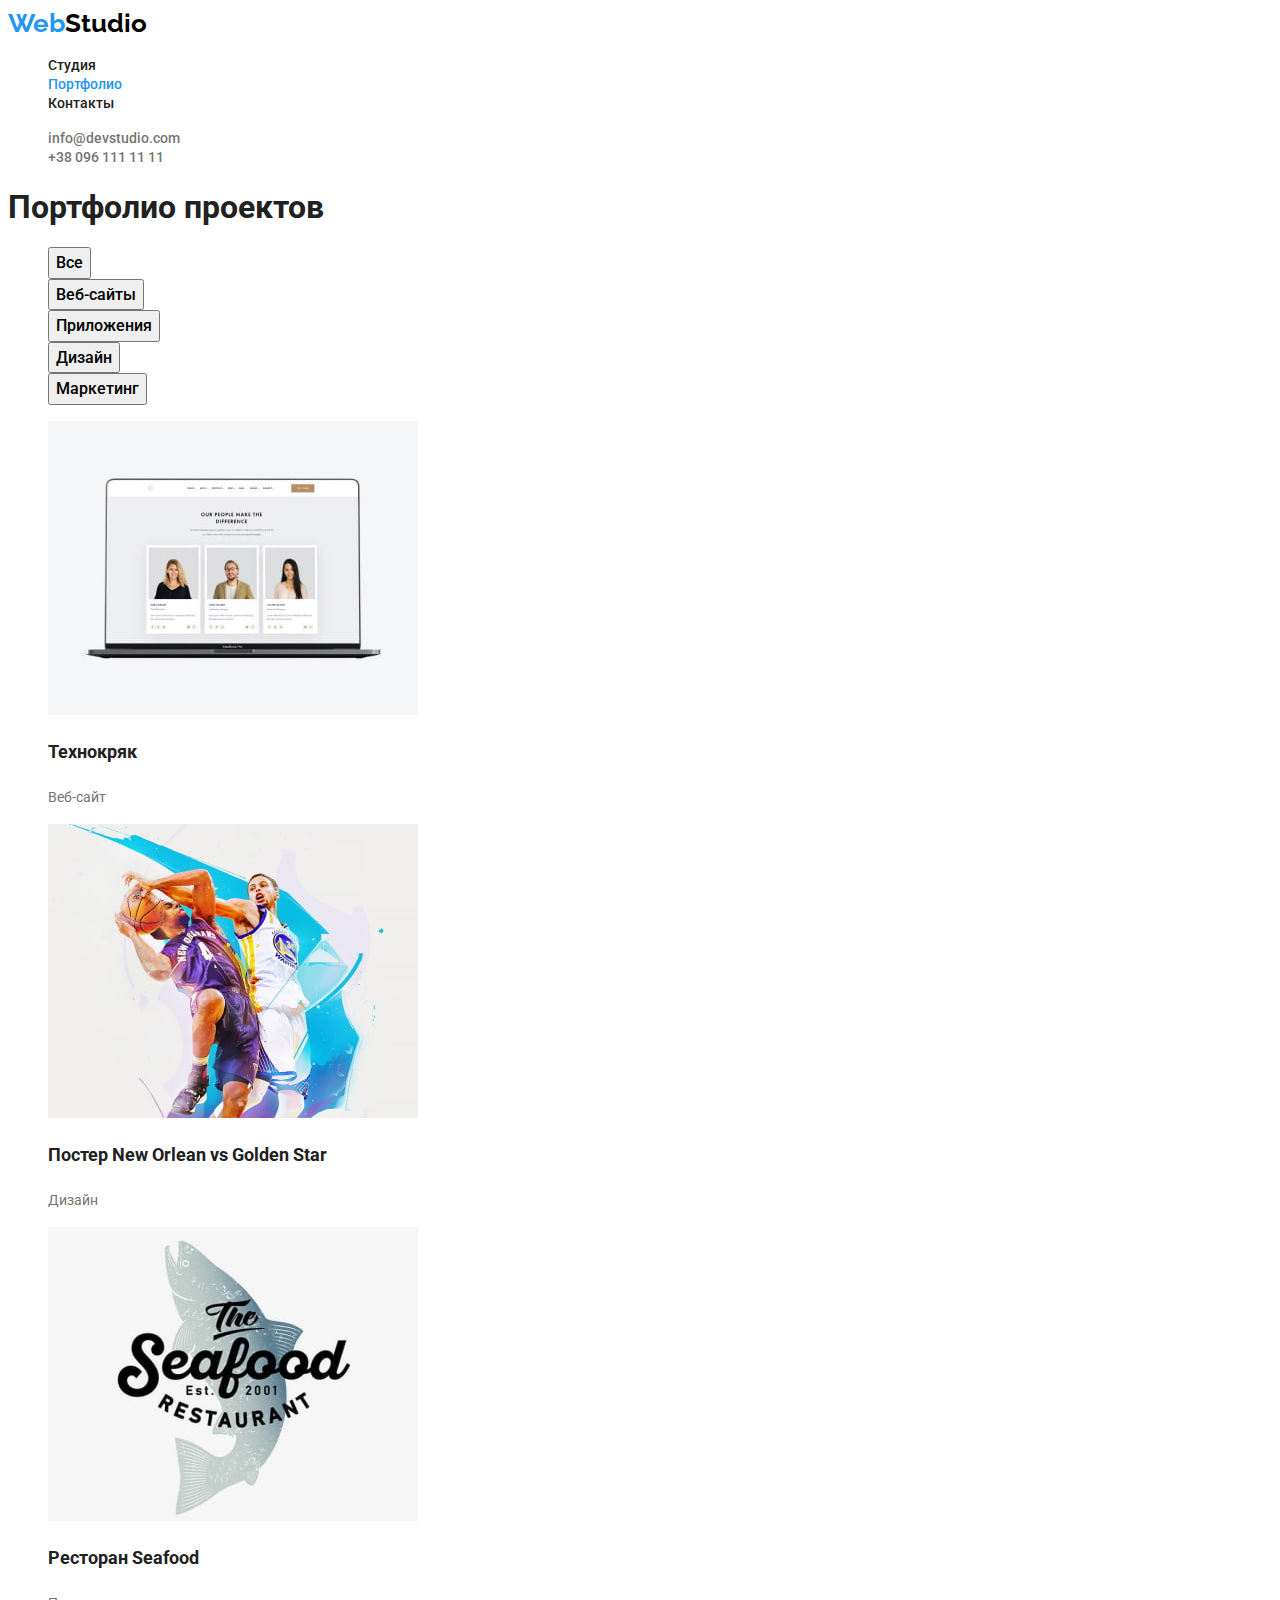
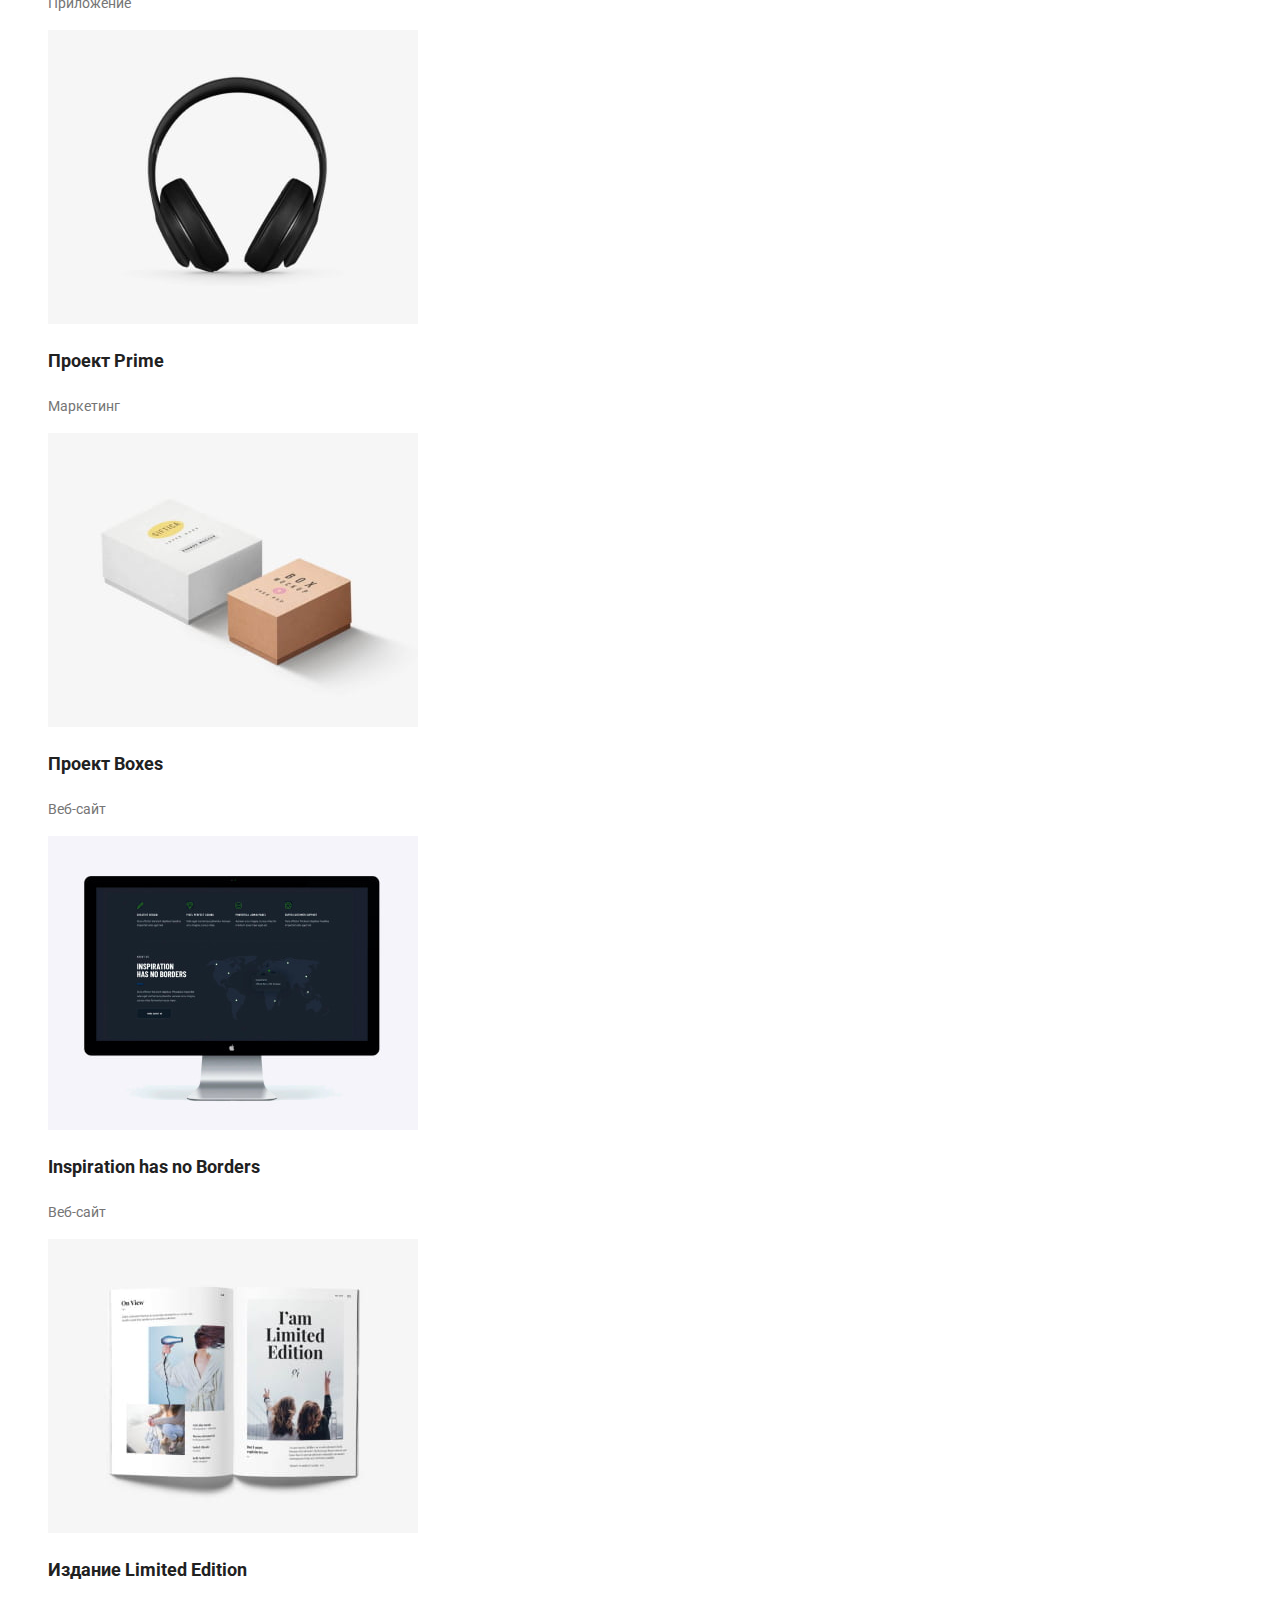
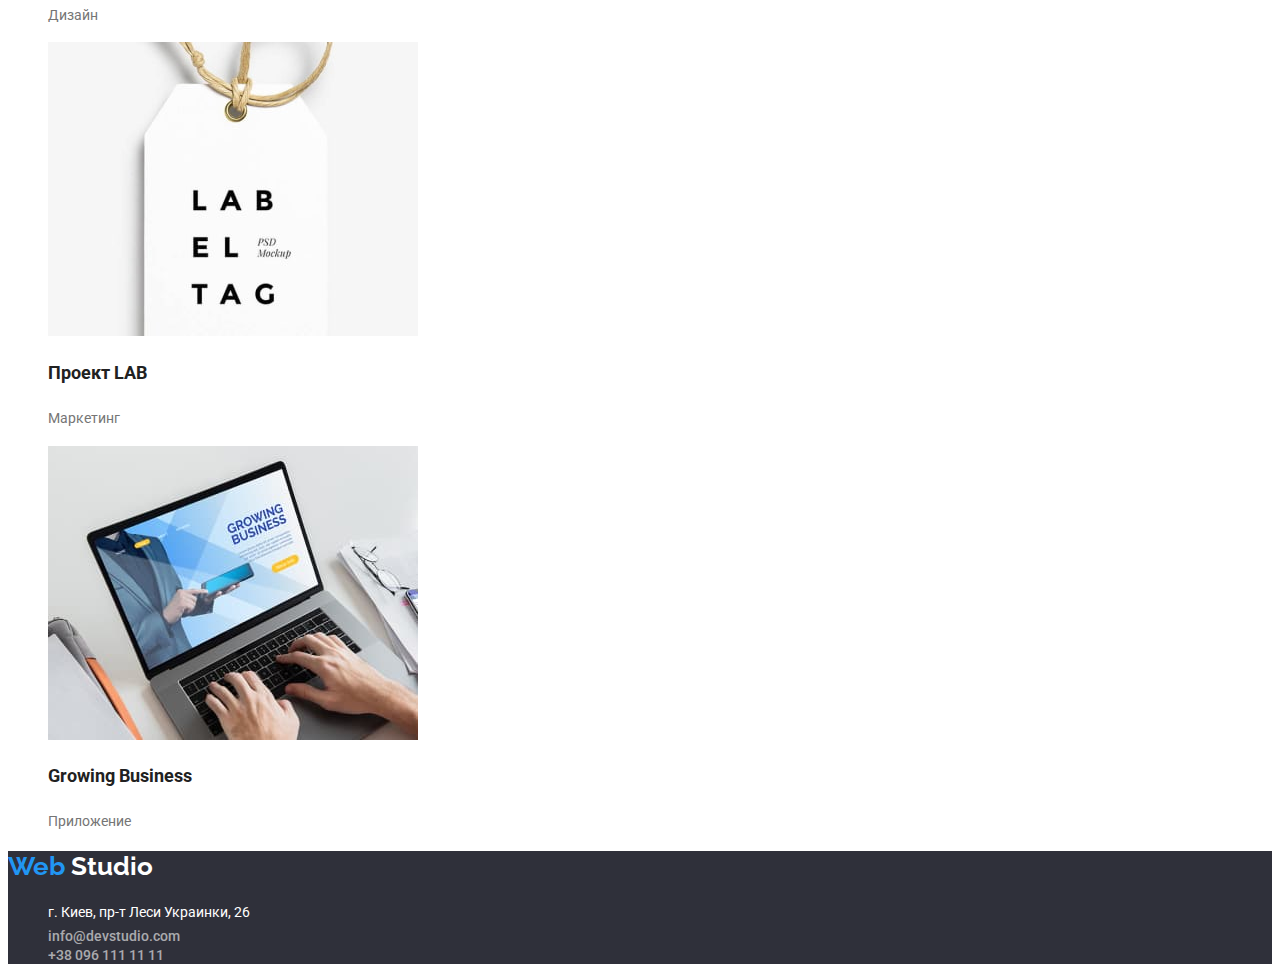
==== portfolio.html @ f0606347 "Добавляет предыдущие изменения" ====
<!DOCTYPE html>
<html lang="en">
<head>
    <meta charset="UTF-8">
    <meta http-equiv="X-UA-Compatible" content="IE=edge">
    <meta name="viewport" content="width=device-width, initial-scale=1.0">
    <title>Портфолио</title>

    <link rel="preconnect" href="https://fonts.googleapis.com"> 
    <link rel="preconnect" href="https://fonts.gstatic.com" crossorigin> 
    <link href="https://fonts.googleapis.com/css2?family=Raleway:wght@700&family=Roboto:wght@400;500;700;900&display=swap" rel="stylesheet">

    <link rel="stylesheet" href="./css/styles.css">
</head>
<body class="body">
    <!-- Header -->
    <header>
        <nav class="site-nav">
            <a href="./index.html" class="logo"><span class="web">Web</span>Studio</a>
            <ul class="list">
                <li><a href="./index.html" class="link">Студия</a></li>
                <li><a href="/" class="link current">Портфолио</a></li>
                <li><a href="/" class="link">Контакты</a></li>
            </ul>
        </nav>
        <ul class="list">
            <li>
            <a href="mailto:info@devstudio.com" class="contacts">info@devstudio.com</a>
            </li>
            <li> 
             <a href="tel:+380961111111" class="contacts">+38 096 111 11 11</a>
            </li>
        </ul>
    </header>

    <!-- Main -->
    <main>

        <!--Portfolio-->
        <section>
            <h1>Портфолио проектов</h1>
            <ul class="list">
                <li><button type="button" class="button">Все</button></li>
                <li><button type="button" class="button">Веб-сайты</button></li>
                <li><button type="button" class="button">Приложения</button></li>
                <li><button type="button" class="button">Дизайн</button></li>
                <li><button type="button" class="button">Маркетинг</button></li>
            </ul>

            <ul class="list">
                <li>
                    <img src="./images/img-1.jpg" alt="Открытый ноутбук" width="370">
                    <h2 class="title">Технокряк</h2>
                    <p class="text">Веб-сайт</p> 
                </li>
                <li>
                    <img src="./images/img-2.jpg" alt="Два играющих баскетбольных игрока" width="370">
                    <h2 class="title">Постер New Orlean vs Golden Star</h2>
                    <p class="text">Дизайн</p> 
                </li>
                <li>
                    <img src="./images/img-3.jpg" alt="Логотип ресторана" width="370">
                    <h2 class="title">Ресторан Seafood</h2>
                    <p class="text">Приложение</p> 
                </li>
                <li>
                    <img src="./images/img-4.jpg" alt="Наушники" width="370">
                    <h2 class="title">Проект Prime</h2>
                    <p class="text">Маркетинг</p> 
                </li>
                <li>
                    <img src="./images/img-5.jpg" alt="Две коробки" width="370">
                    <h2 class="title">Проект Boxes</h2>
                    <p class="text">Веб-сайт</p> 
                </li>
                <li>
                    <img src="./images/img-6.jpg" alt="Включенный монитор компьютера" width="370">
                    <h2 class="title">Inspiration has no Borders</h2>
                    <p class="text">Веб-сайт</p> 
                </li>
                <li>
                    <img src="./images/img-7.jpg" alt="Открытый журнал" width="370">
                    <h2 class="title">Издание Limited Edition</h2>
                    <p class="text">Дизайн</p> 
                </li>
                <li>
                    <img src="./images/img-8.jpg" alt="Етикетка" width="370">
                    <h2 class="title">Проект LAB</h2>
                    <p class="text">Маркетинг</p> 
                </li>
                <li>
                    <img src="./images/img-9.jpg" alt="Включенный ноутбук" width="370">
                    <h2 class="title">Growing Business</h2>
                    <p class="text">Приложение</p> 
                </li>
            </ul>
        </section>
    </main>

    <!-- Footer -->
<footer class="footer">
    <a href="/" class="logo"> <span class="web">Web</span> <span class="studio">Studio</span></a>
    <address>
    <ul class="list">
            <li>
                <a href="/" class="adress">г. Киев, пр-т Леси Украинки, 26</a> 
            </li>
            <li>
                <a href="mailto:info@devstudio.com" class="contacts footer">info@devstudio.com</a>
            </li>
            <li>
                 <a href="tel:+380961111111" class="contacts footer">+38 096 111 11 11</a> 
            </li>  
    </ul>
    </address> 
</footer>
    
</body>
</html>
---- css/styles.css ----
:root {
    --primary-text-color: #757575;
    --title-text-color: #212121;
    --accent-color: #2196F3;
    --white-text-color:#FFFFFF;
}

.body{
    color: var(--primary-text-color);
    font-family: Roboto, sans-serif;
}

/* Header and Footer */

.logo{
    color: black;
    font-family: Raleway, sans-serif;
    text-decoration: none;
    font-weight: 700;
    font-size: 26px;
    line-height: 1.2;
}

.logo .web{
    color: var(--accent-color);
}

.logo .studio{
    color: var(--white-text-color);
}

.site-nav .link{
    color: var(--title-text-color);
    text-decoration: none;
    font-weight: 500;
    font-size: 14px;
    line-height: 1.14;
}
.site-nav .link:hover,
.site-nav .link:focus{
color: var(--accent-color);
}

.site-nav .link.current{
    color: var(--accent-color);
}

.contacts{
    color: var(--primary-text-color);
    text-decoration: none;
    font-style: normal;
    font-weight: 500;
    font-size: 14px;
    line-height: 1.14;
}

.contacts.footer{
    color: #FFFFFF99;
}

.contacts:hover,
.contacts:focus{
    color: var(--accent-color);
}

.adress{
    color: var(--white-text-color); 
    text-decoration: none;
    font-style: normal;
    font-weight: 400;
    font-size: 14px;
    line-height: 2;   
}

.footer{
    background-color: #2F303A;
}




/* Body studio */

.hero{
    color: var(--white-text-color);
    background: #2F303A;
    font-weight: 900;
    font-size: 44px;
    line-height: 1.5;
    text-align: center;
    text-transform: uppercase;
}

h1, h2, h3{
    color: var(--title-text-color);
}

.service-button{
    color: var(--white-text-color);
    background-color: var(--accent-color);
    font-family: inherit;
    font-weight: 700;
    font-size: 16px;
    line-height: 1.8;

}

.list{
    list-style-type: none;
}

.values-title{
    font-weight: 700;
    font-size: 14px;
    line-height: 1.14;
    text-transform: uppercase;
}

.values-text{
    font-weight: 400;
    font-size: 14px;
    line-height: 2;
}

.heading{
    font-weight: 700;
    font-size: 36px;
    line-height: 1.16;
    text-align: center;
}

.member-team{
    font-weight: 500;
    font-size: 16px;
    line-height: 1.18;
}

.position{
    font-weight: 400;
    font-size: 16px;
    line-height: 1.18;
}

/* Body portfolio */


.button{
    cursor: pointer;
    font-family: inherit;
    font-weight: 500;
    font-size: 16px;
    line-height: 1.6;
}

.button:hover,
.button:focus{
    color:var(--white-text-color);
    background-color: var(--accent-color);
}

.title{
    color: var(--title-text-color);
    font-weight: 700;
    font-size: 18px;
    line-height: 2;
}

.text{
    font-weight: 400;
    font-size: 14px;
    line-height: 1.8;
}
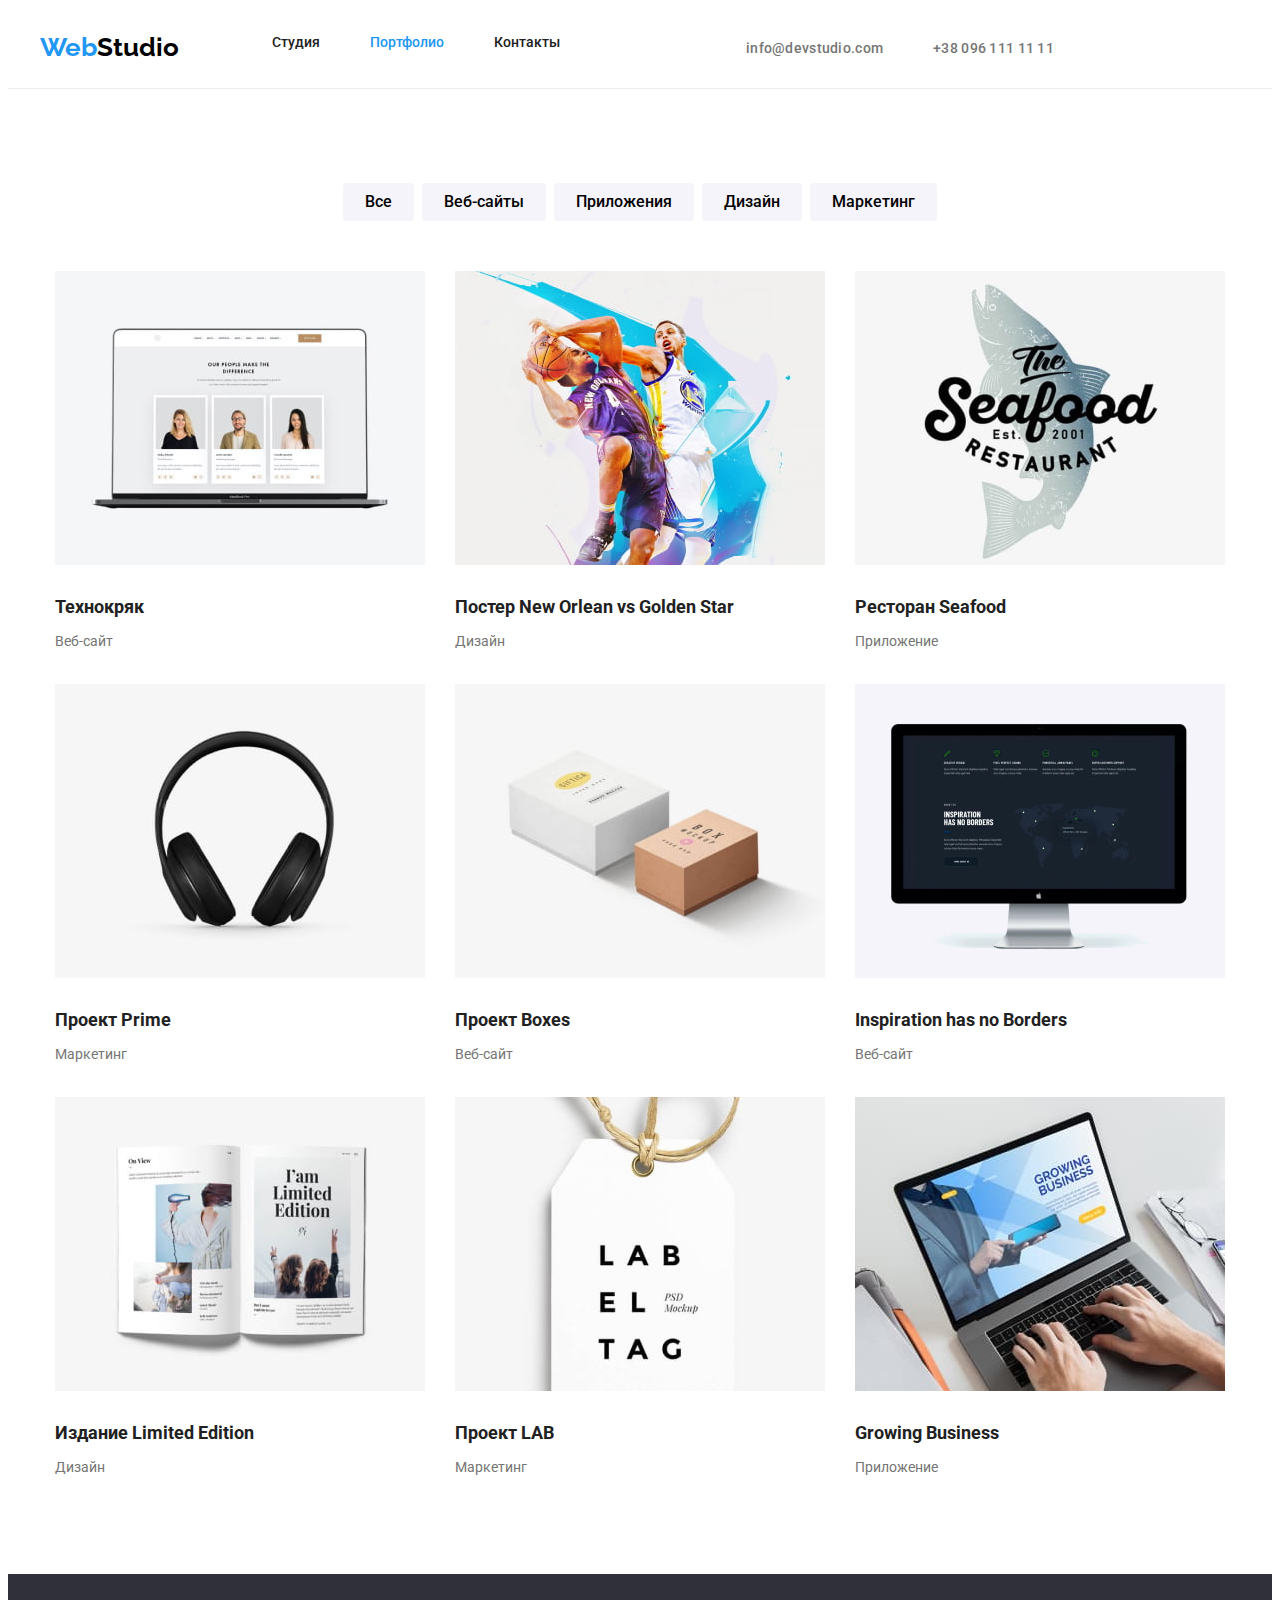
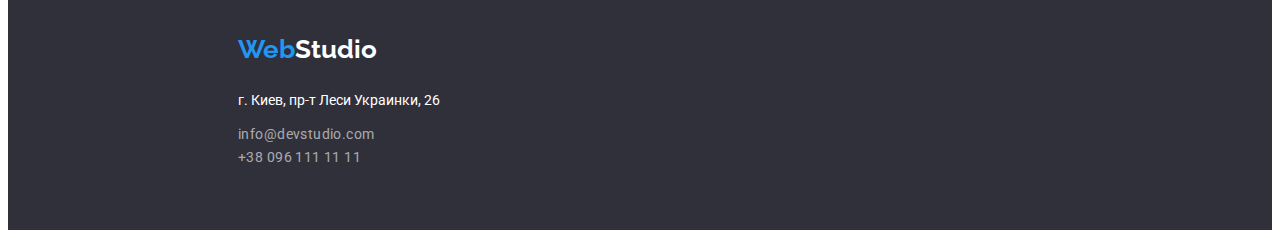
==== commit 92497fc4: "Добавляет блочную модель и Flexbox" ====
--- a/portfolio.html
+++ b/portfolio.html
@@ -1,119 +1,178 @@
 <!DOCTYPE html>
 <html lang="en">
-<head>
-    <meta charset="UTF-8">
-    <meta http-equiv="X-UA-Compatible" content="IE=edge">
-    <meta name="viewport" content="width=device-width, initial-scale=1.0">
+  <head>
+    <meta charset="UTF-8" />
+    <meta http-equiv="X-UA-Compatible" content="IE=edge" />
+    <meta name="viewport" content="width=device-width, initial-scale=1.0" />
     <title>Портфолио</title>
+    <link
+      rel="stylesheet"
+      href="node_modules/modern-normalize/modern-normalize.css"
+    />
+    <link rel="preconnect" href="https://fonts.googleapis.com" />
+    <link rel="preconnect" href="https://fonts.gstatic.com" crossorigin />
+    <link
+      href="https://fonts.googleapis.com/css2?family=Raleway:wght@700&family=Roboto:wght@400;500;700;900&display=swap"
+      rel="stylesheet"
+    />
 
-    <link rel="preconnect" href="https://fonts.googleapis.com"> 
-    <link rel="preconnect" href="https://fonts.gstatic.com" crossorigin> 
-    <link href="https://fonts.googleapis.com/css2?family=Raleway:wght@700&family=Roboto:wght@400;500;700;900&display=swap" rel="stylesheet">
-
-    <link rel="stylesheet" href="./css/styles.css">
-</head>
-<body class="body">
+    <link rel="stylesheet" href="./css/styles.css" />
+  </head>
+  <body class="body">
     <!-- Header -->
-    <header>
+    <header class="header">
+      <div class="container main-nav">
         <nav class="site-nav">
-            <a href="./index.html" class="logo"><span class="web">Web</span>Studio</a>
-            <ul class="list">
-                <li><a href="./index.html" class="link">Студия</a></li>
-                <li><a href="/" class="link current">Портфолио</a></li>
-                <li><a href="/" class="link">Контакты</a></li>
-            </ul>
+          <a href="./index.html" class="logo"
+            ><span class="web">Web</span>Studio</a
+          >
+          <ul class="list site-nav-list">
+            <li class="item"><a href="/" class="link">Студия</a></li>
+            <li class="item">
+              <a href="./portfolio.html" class="link current">Портфолио</a>
+            </li>
+            <li class="item"><a href="/" class="link">Контакты</a></li>
+          </ul>
         </nav>
-        <ul class="list">
-            <li>
-            <a href="mailto:info@devstudio.com" class="contacts">info@devstudio.com</a>
-            </li>
-            <li> 
-             <a href="tel:+380961111111" class="contacts">+38 096 111 11 11</a>
-            </li>
+        <ul class="list auth-nav-list">
+          <li class="item">
+            <a href="mailto:info@devstudio.com" class="contacts"
+              >info@devstudio.com</a
+            >
+          </li>
+          <li class="item">
+            <a href="tel:+380961111111" class="contacts">+38 096 111 11 11</a>
+          </li>
         </ul>
+      </div>
     </header>
 
     <!-- Main -->
     <main>
-
-        <!--Portfolio-->
-        <section>
-            <h1>Портфолио проектов</h1>
-            <ul class="list">
-                <li><button type="button" class="button">Все</button></li>
-                <li><button type="button" class="button">Веб-сайты</button></li>
-                <li><button type="button" class="button">Приложения</button></li>
-                <li><button type="button" class="button">Дизайн</button></li>
-                <li><button type="button" class="button">Маркетинг</button></li>
+      <!--Portfolio-->
+      <section class="portfolio section">
+        <h1 class="visually-hidden">Портфолио проектов</h1>
+        <div class="container">
+          <div class="filter">
+            <ul class="list list-filter">
+              <li class="item">
+                <button type="button" class="button">Все</button>
+              </li>
+              <li class="item">
+                <button type="button" class="button">Веб-сайты</button>
+              </li>
+              <li class="item">
+                <button type="button" class="button">Приложения</button>
+              </li>
+              <li class="item">
+                <button type="button" class="button">Дизайн</button>
+              </li>
+              <li class="item">
+                <button type="button" class="button">Маркетинг</button>
+              </li>
             </ul>
-
-            <ul class="list">
-                <li>
-                    <img src="./images/img-1.jpg" alt="Открытый ноутбук" width="370">
-                    <h2 class="title">Технокряк</h2>
-                    <p class="text">Веб-сайт</p> 
-                </li>
-                <li>
-                    <img src="./images/img-2.jpg" alt="Два играющих баскетбольных игрока" width="370">
-                    <h2 class="title">Постер New Orlean vs Golden Star</h2>
-                    <p class="text">Дизайн</p> 
-                </li>
-                <li>
-                    <img src="./images/img-3.jpg" alt="Логотип ресторана" width="370">
-                    <h2 class="title">Ресторан Seafood</h2>
-                    <p class="text">Приложение</p> 
-                </li>
-                <li>
-                    <img src="./images/img-4.jpg" alt="Наушники" width="370">
-                    <h2 class="title">Проект Prime</h2>
-                    <p class="text">Маркетинг</p> 
-                </li>
-                <li>
-                    <img src="./images/img-5.jpg" alt="Две коробки" width="370">
-                    <h2 class="title">Проект Boxes</h2>
-                    <p class="text">Веб-сайт</p> 
-                </li>
-                <li>
-                    <img src="./images/img-6.jpg" alt="Включенный монитор компьютера" width="370">
-                    <h2 class="title">Inspiration has no Borders</h2>
-                    <p class="text">Веб-сайт</p> 
-                </li>
-                <li>
-                    <img src="./images/img-7.jpg" alt="Открытый журнал" width="370">
-                    <h2 class="title">Издание Limited Edition</h2>
-                    <p class="text">Дизайн</p> 
-                </li>
-                <li>
-                    <img src="./images/img-8.jpg" alt="Етикетка" width="370">
-                    <h2 class="title">Проект LAB</h2>
-                    <p class="text">Маркетинг</p> 
-                </li>
-                <li>
-                    <img src="./images/img-9.jpg" alt="Включенный ноутбук" width="370">
-                    <h2 class="title">Growing Business</h2>
-                    <p class="text">Приложение</p> 
-                </li>
+          </div>
+          <div>
+            <ul class="list portfolio-list">
+              <li class="item list-item">
+                <img
+                  src="./images/img-1.jpg"
+                  alt="Открытый ноутбук"
+                  width="370"
+                />
+                <h2 class="title">Технокряк</h2>
+                <p class="text">Веб-сайт</p>
+              </li>
+              <li class="item list-item">
+                <img
+                  src="./images/img-2.jpg"
+                  alt="Два играющих баскетбольных игрока"
+                  width="370"
+                />
+                <h2 class="title">Постер New Orlean vs Golden Star</h2>
+                <p class="text">Дизайн</p>
+              </li>
+              <li class="item list-item">
+                <img
+                  src="./images/img-3.jpg"
+                  alt="Логотип ресторана"
+                  width="370"
+                />
+                <h2 class="title">Ресторан Seafood</h2>
+                <p class="text">Приложение</p>
+              </li>
+              <li class="item list-item">
+                <img src="./images/img-4.jpg" alt="Наушники" width="370" />
+                <h2 class="title">Проект Prime</h2>
+                <p class="text">Маркетинг</p>
+              </li>
+              <li class="item list-item">
+                <img src="./images/img-5.jpg" alt="Две коробки" width="370" />
+                <h2 class="title">Проект Boxes</h2>
+                <p class="text">Веб-сайт</p>
+              </li>
+              <li class="item list-item">
+                <img
+                  src="./images/img-6.jpg"
+                  alt="Включенный монитор компьютера"
+                  width="370"
+                />
+                <h2 class="title">Inspiration has no Borders</h2>
+                <p class="text">Веб-сайт</p>
+              </li>
+              <li class="item list-item">
+                <img
+                  src="./images/img-7.jpg"
+                  alt="Открытый журнал"
+                  width="370"
+                />
+                <h2 class="title">Издание Limited Edition</h2>
+                <p class="text">Дизайн</p>
+              </li>
+              <li class="item list-item">
+                <img src="./images/img-8.jpg" alt="Етикетка" width="370" />
+                <h2 class="title">Проект LAB</h2>
+                <p class="text">Маркетинг</p>
+              </li>
+              <li class="item list-item">
+                <img
+                  src="./images/img-9.jpg"
+                  alt="Включенный ноутбук"
+                  width="370"
+                />
+                <h2 class="title">Growing Business</h2>
+                <p class="text">Приложение</p>
+              </li>
             </ul>
-        </section>
+          </div>
+        </div>
+      </section>
     </main>
 
     <!-- Footer -->
-<footer class="footer">
-    <a href="/" class="logo"> <span class="web">Web</span> <span class="studio">Studio</span></a>
-    <address>
-    <ul class="list">
-            <li>
-                <a href="/" class="adress">г. Киев, пр-т Леси Украинки, 26</a> 
+    <footer class="main-footer">
+      <div class="container container-footer">
+        <a href="/" class="logo logo-footer">
+          <span class="web">Web</span><span class="studio">Studio</span>
+        </a>
+        <address class="adress-footer">
+          <ul class="list">
+            <li class="main-adress">
+              <a href="/" class="adress">г. Киев, пр-т Леси Украинки, 26</a>
             </li>
             <li>
-                <a href="mailto:info@devstudio.com" class="contacts footer">info@devstudio.com</a>
+              <a href="mailto:info@devstudio.com" class="contacts footer"
+                >info@devstudio.com</a
+              >
             </li>
             <li>
-                 <a href="tel:+380961111111" class="contacts footer">+38 096 111 11 11</a> 
-            </li>  
-    </ul>
-    </address> 
-</footer>
-    
-</body>
-</html>+              <a href="tel:+380961111111" class="contacts footer"
+                >+38 096 111 11 11</a
+              >
+            </li>
+          </ul>
+        </address>
+      </div>
+    </footer>
+  </body>
+</html>
--- a/css/styles.css
+++ b/css/styles.css
@@ -1,174 +1,355 @@
 :root {
-    --primary-text-color: #757575;
-    --title-text-color: #212121;
-    --accent-color: #2196F3;
-    --white-text-color:#FFFFFF;
-}
-
-.body{
-    color: var(--primary-text-color);
-    font-family: Roboto, sans-serif;
-}
-
-/* Header and Footer */
-
-.logo{
-    color: black;
-    font-family: Raleway, sans-serif;
-    text-decoration: none;
-    font-weight: 700;
-    font-size: 26px;
-    line-height: 1.2;
-}
-
-.logo .web{
-    color: var(--accent-color);
-}
-
-.logo .studio{
-    color: var(--white-text-color);
-}
-
-.site-nav .link{
-    color: var(--title-text-color);
-    text-decoration: none;
-    font-weight: 500;
-    font-size: 14px;
-    line-height: 1.14;
+  --primary-text-color: #757575;
+  --title-text-color: #212121;
+  --accent-color: #2196f3;
+  --white-text-color: #ffffff;
+}
+
+p,
+h1,
+h2,
+h3,
+h4,
+h5,
+h6 {
+  margin: 0;
+}
+
+ul {
+  margin: 0;
+  padding: 0;
+  list-style: 0;
+}
+
+button {
+  cursor: pointer;
+}
+
+.body {
+  color: var(--primary-text-color);
+  font-family: Roboto, sans-serif;
+}
+
+.container {
+  width: 1200px;
+  padding-left: 15px;
+  padding-right: 15px;
+  margin: 0 auto;
+}
+
+/* Header  */
+
+.header {
+  padding-top: 24px;
+  padding-bottom: 25px;
+  border-bottom: 1px solid #ececec;
+}
+
+.container.main-nav {
+  display: flex;
+  align-items: center;
+}
+
+.logo {
+  color: black;
+  font-family: Raleway, sans-serif;
+  text-decoration: none;
+  font-weight: 700;
+  font-size: 26px;
+  line-height: 1.2;
+  margin-right: 93px;
+}
+
+.site-nav-list,
+.auth-nav-list,
+.site-nav {
+  display: flex;
+}
+
+.auth-nav-list {
+  margin: auto;
+}
+
+.site-nav-list .item + .item,
+.auth-nav-list .item + .item {
+  margin-left: 50px;
+}
+
+.site-nav .link {
+  color: var(--title-text-color);
+  text-decoration: none;
+  font-weight: 500;
+  font-size: 14px;
+  line-height: 1.14;
 }
 .site-nav .link:hover,
-.site-nav .link:focus{
-color: var(--accent-color);
-}
-
-.site-nav .link.current{
-    color: var(--accent-color);
-}
-
-.contacts{
-    color: var(--primary-text-color);
-    text-decoration: none;
-    font-style: normal;
-    font-weight: 500;
-    font-size: 14px;
-    line-height: 1.14;
-}
-
-.contacts.footer{
-    color: #FFFFFF99;
+.site-nav .link:focus,
+.site-nav .link.current {
+  color: var(--accent-color);
+}
+
+.contacts {
+  color: var(--primary-text-color);
+  text-decoration: none;
+  font-weight: 500;
+  font-size: 14px;
+  line-height: 1.14;
+  letter-spacing: 0.02em;
 }
 
 .contacts:hover,
-.contacts:focus{
-    color: var(--accent-color);
-}
-
-.adress{
-    color: var(--white-text-color); 
-    text-decoration: none;
-    font-style: normal;
-    font-weight: 400;
-    font-size: 14px;
-    line-height: 2;   
-}
-
-.footer{
-    background-color: #2F303A;
-}
-
-
-
+.contacts:focus {
+  color: var(--accent-color);
+}
 
 /* Body studio */
 
-.hero{
-    color: var(--white-text-color);
-    background: #2F303A;
-    font-weight: 900;
-    font-size: 44px;
-    line-height: 1.5;
-    text-align: center;
-    text-transform: uppercase;
-}
-
-h1, h2, h3{
-    color: var(--title-text-color);
-}
-
-.service-button{
-    color: var(--white-text-color);
-    background-color: var(--accent-color);
-    font-family: inherit;
-    font-weight: 700;
-    font-size: 16px;
-    line-height: 1.8;
-
-}
-
-.list{
-    list-style-type: none;
-}
-
-.values-title{
-    font-weight: 700;
-    font-size: 14px;
-    line-height: 1.14;
-    text-transform: uppercase;
-}
-
-.values-text{
-    font-weight: 400;
-    font-size: 14px;
-    line-height: 2;
-}
-
-.heading{
-    font-weight: 700;
-    font-size: 36px;
-    line-height: 1.16;
-    text-align: center;
-}
-
-.member-team{
-    font-weight: 500;
-    font-size: 16px;
-    line-height: 1.18;
-}
-
-.position{
-    font-weight: 400;
-    font-size: 16px;
-    line-height: 1.18;
+.section {
+  padding-top: 94px;
+  padding-bottom: 94px;
+}
+
+/* Hero */
+
+.hero {
+  padding-top: 200px;
+  padding-bottom: 280px;
+
+  background: #2f303a;
+}
+
+.hero-title {
+  color: var(--white-text-color);
+  font-weight: 900;
+  font-size: 44px;
+  line-height: 1.5;
+  text-align: center;
+  text-transform: uppercase;
+  margin-bottom: 30px;
+}
+
+h1,
+h2,
+h3 {
+  color: var(--title-text-color);
+}
+
+.button.service-button {
+  color: var(--white-text-color);
+  background-color: var(--accent-color);
+  font-family: inherit;
+  font-weight: 700;
+  font-size: 16px;
+  line-height: 1.8;
+  padding: 10px 32px 10px 32px;
+  border-radius: 4px;
+  display: block;
+  margin: auto;
+  border: none;
+}
+
+.list {
+  list-style-type: none;
+}
+
+/* Values */
+
+.values.section {
+  padding-bottom: 0;
+}
+
+.visually-hidden {
+  position: absolute;
+  width: 1px;
+  height: 1px;
+  margin: -1px;
+  border: 0;
+  padding: 0;
+  clip: rect(0 0 0 0);
+  overflow: hidden;
+}
+
+.values-title {
+  font-weight: 700;
+  font-size: 14px;
+  line-height: 1.14;
+  text-transform: uppercase;
+  margin-bottom: 10px;
+}
+
+.values-text {
+  font-weight: 400;
+  font-size: 14px;
+  line-height: 1.7;
+  letter-spacing: 0.03em;
+}
+
+.main-val {
+  display: flex;
+}
+
+.list.main-val .values-item + .values-item {
+  margin-left: 30px;
+}
+
+.values-item {
+  width: 270px;
+}
+
+/* Our services */
+
+.heading {
+  font-weight: 700;
+  font-size: 36px;
+  line-height: 1.16;
+  text-align: center;
+  margin-bottom: 50px;
+}
+
+.service-list {
+  display: flex;
+}
+
+.service-list .item + .item {
+  margin-left: 30px;
+}
+
+/* Our team  */
+
+.member-team {
+  font-weight: 500;
+  font-size: 16px;
+  line-height: 1.18;
+  letter-spacing: 0.03em;
+  margin-top: 30px;
+  text-align: center;
+}
+
+.position {
+  font-weight: 400;
+  font-size: 16px;
+  line-height: 1.18;
+  letter-spacing: 0.03em;
+  margin-top: 10px;
+  text-align: center;
+}
+
+.team.section {
+  background: #f5f4fa;
+}
+
+.list.team-list {
+  display: flex;
+}
+
+.team-list .item + .item {
+  margin-left: 30px;
 }
 
 /* Body portfolio */
 
-
-.button{
-    cursor: pointer;
-    font-family: inherit;
-    font-weight: 500;
-    font-size: 16px;
-    line-height: 1.6;
+.button {
+  cursor: pointer;
+  font-family: inherit;
+  font-weight: 500;
+  font-size: 16px;
+  line-height: 1.6;
+  border: none;
+  padding: 6px 22px;
+  border-radius: 4px;
+  background-color: #f5f4fa;
 }
 
 .button:hover,
-.button:focus{
-    color:var(--white-text-color);
-    background-color: var(--accent-color);
-}
-
-.title{
-    color: var(--title-text-color);
-    font-weight: 700;
-    font-size: 18px;
-    line-height: 2;
-}
-
-.text{
-    font-weight: 400;
-    font-size: 14px;
-    line-height: 1.8;
-}
-
-
+.button:focus {
+  color: var(--white-text-color);
+  background-color: var(--accent-color);
+}
+
+.title {
+  color: var(--title-text-color);
+  font-weight: 700;
+  font-size: 18px;
+  line-height: 2;
+
+  margin-top: 20px;
+  margin-bottom: 4px;
+}
+
+.text {
+  font-weight: 400;
+  font-size: 14px;
+  line-height: 1.8;
+}
+.list-filter {
+  display: flex;
+  margin-bottom: 50px;
+  justify-content: center;
+}
+
+.list-filter .item + .item {
+  margin-left: 8px;
+}
+
+.portfolio-list {
+  display: flex;
+  flex-wrap: wrap;
+  justify-content: center;
+}
+
+.list-item {
+  margin-right: 30px;
+  margin-bottom: 30px;
+}
+
+.list-item:nth-child(3n) {
+  margin-right: 0px;
+}
+
+.list-item:nth-last-child(-n + 3) {
+  margin-bottom: 0;
+}
+
+/* Footer */
+
+.contacts.footer {
+  color: #ffffff99;
+  font-weight: 400;
+  font-style: normal;
+  font-size: 14px;
+  line-height: 1.7;
+  letter-spacing: 0.03em;
+}
+
+.adress {
+  color: var(--white-text-color);
+  text-decoration: none;
+  font-style: normal;
+  font-weight: 400;
+  font-size: 14px;
+  line-height: 2;
+}
+
+.main-footer {
+  padding-top: 60px;
+  padding-bottom: 60px;
+
+  background-color: #2f303a;
+}
+
+.main-adress {
+  margin-bottom: 9px;
+  margin-top: 20px;
+}
+
+.logo .web {
+  color: var(--accent-color);
+}
+
+.logo .studio {
+  color: var(--white-text-color);
+}
+
+.container-footer {
+  margin-left: 215px;
+}
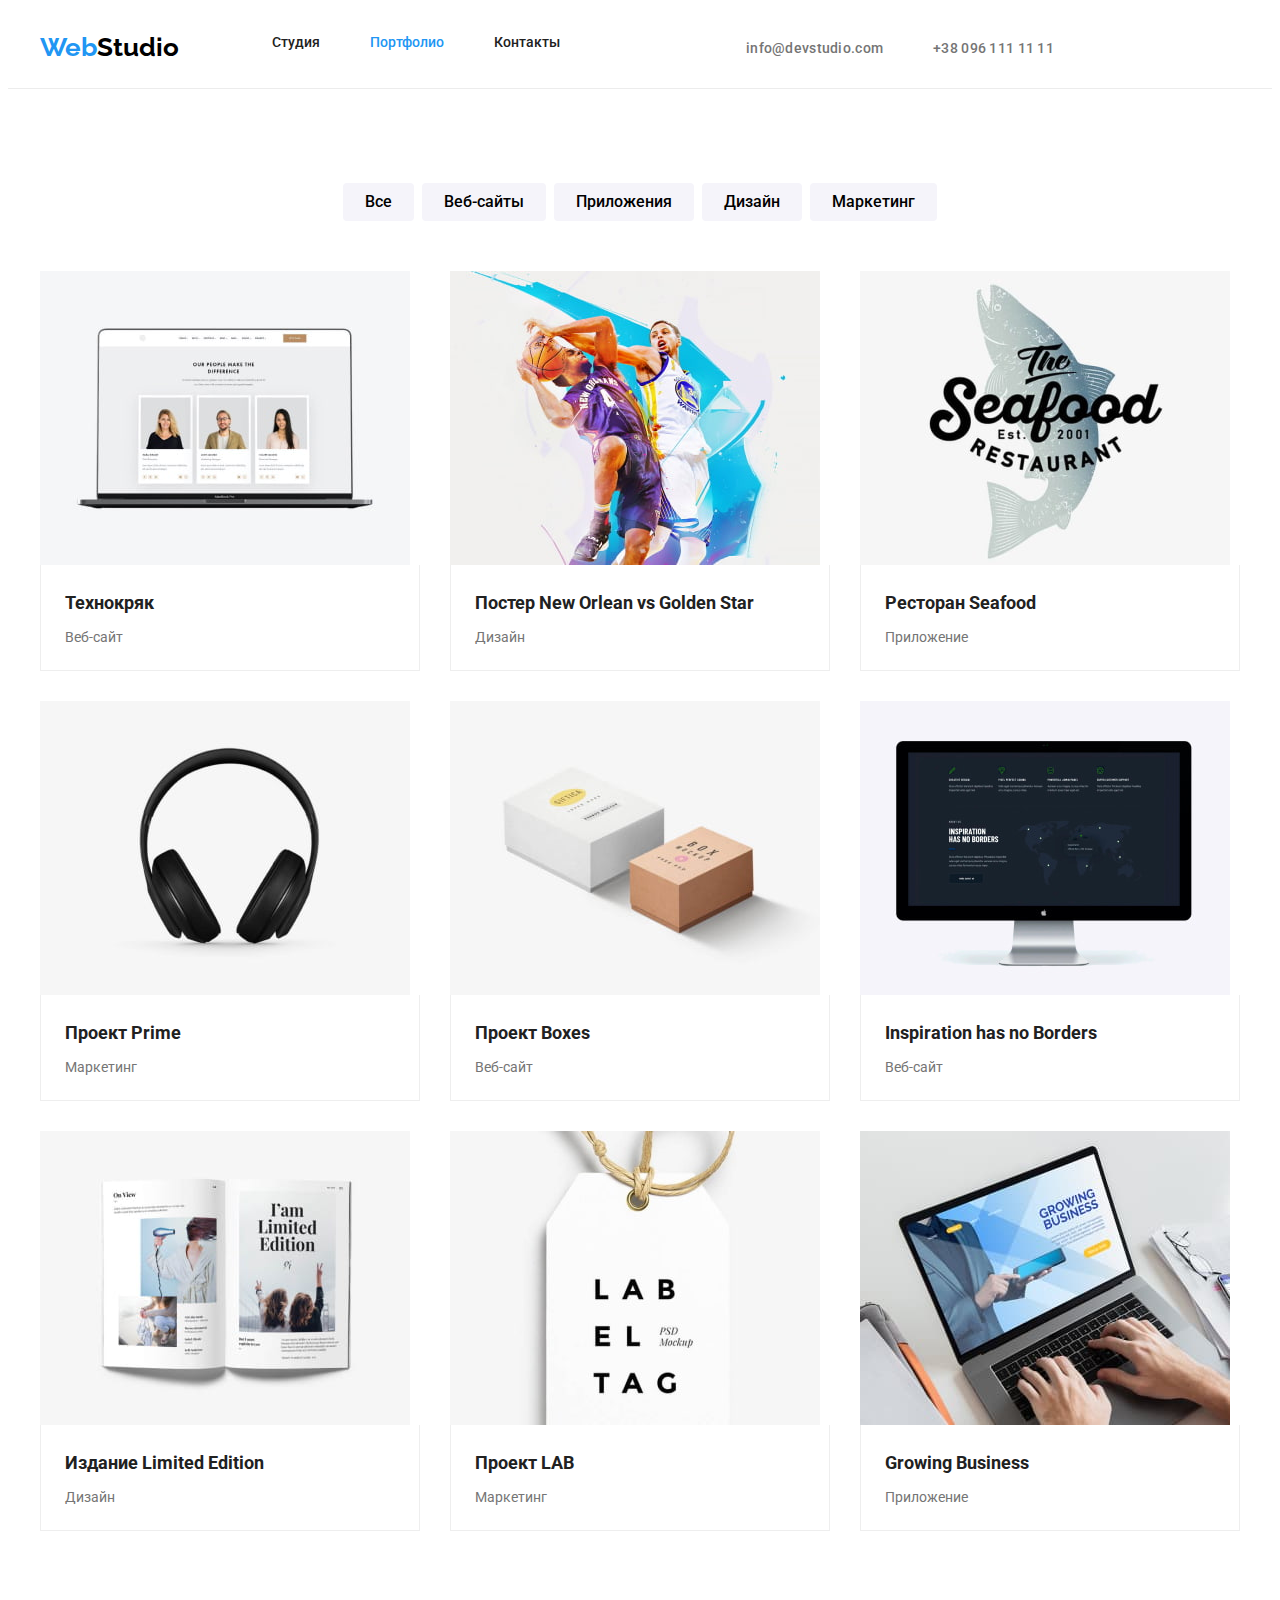
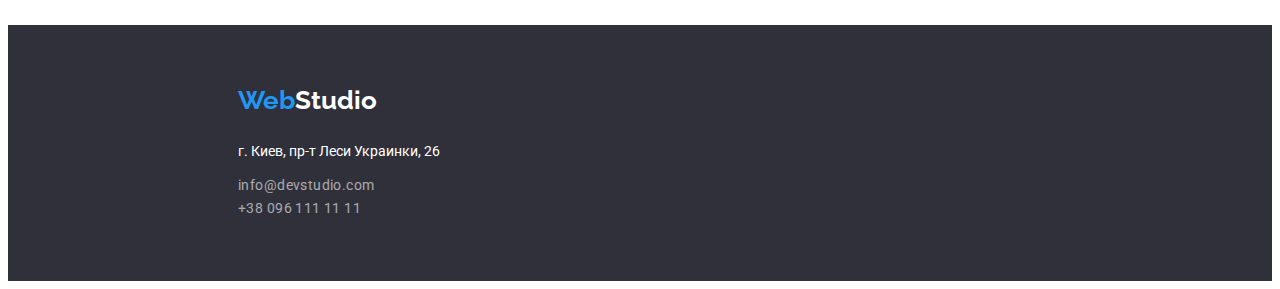
==== commit 25ab70de: "Добавляет изменения" ====
--- a/portfolio.html
+++ b/portfolio.html
@@ -5,15 +5,19 @@
     <meta http-equiv="X-UA-Compatible" content="IE=edge" />
     <meta name="viewport" content="width=device-width, initial-scale=1.0" />
     <title>Портфолио</title>
-    <link
-      rel="stylesheet"
-      href="node_modules/modern-normalize/modern-normalize.css"
-    />
+
     <link rel="preconnect" href="https://fonts.googleapis.com" />
     <link rel="preconnect" href="https://fonts.gstatic.com" crossorigin />
     <link
       href="https://fonts.googleapis.com/css2?family=Raleway:wght@700&family=Roboto:wght@400;500;700;900&display=swap"
       rel="stylesheet"
+    />
+    <link
+      rel="stylesheet"
+      href="https://cdnjs.cloudflare.com/ajax/libs/modern-normalize/1.1.0/modern-normalize.min.css"
+      integrity="sha512-wpPYUAdjBVSE4KJnH1VR1HeZfpl1ub8YT/NKx4PuQ5NmX2tKuGu6U/JRp5y+Y8XG2tV+wKQpNHVUX03MfMFn9Q=="
+      crossorigin="anonymous"
+      referrerpolicy="no-referrer"
     />
 
     <link rel="stylesheet" href="./css/styles.css" />
@@ -80,8 +84,10 @@
                   alt="Открытый ноутбук"
                   width="370"
                 />
-                <h2 class="title">Технокряк</h2>
-                <p class="text">Веб-сайт</p>
+                <div class="portfolio-description">
+                  <h2 class="title">Технокряк</h2>
+                  <p class="text">Веб-сайт</p>
+                </div>
               </li>
               <li class="item list-item">
                 <img
@@ -89,8 +95,10 @@
                   alt="Два играющих баскетбольных игрока"
                   width="370"
                 />
-                <h2 class="title">Постер New Orlean vs Golden Star</h2>
-                <p class="text">Дизайн</p>
+                <div class="portfolio-description">
+                  <h2 class="title">Постер New Orlean vs Golden Star</h2>
+                  <p class="text">Дизайн</p>
+                </div>
               </li>
               <li class="item list-item">
                 <img
@@ -98,18 +106,24 @@
                   alt="Логотип ресторана"
                   width="370"
                 />
-                <h2 class="title">Ресторан Seafood</h2>
-                <p class="text">Приложение</p>
+                <div class="portfolio-description">
+                  <h2 class="title">Ресторан Seafood</h2>
+                  <p class="text">Приложение</p>
+                </div>
               </li>
               <li class="item list-item">
                 <img src="./images/img-4.jpg" alt="Наушники" width="370" />
-                <h2 class="title">Проект Prime</h2>
-                <p class="text">Маркетинг</p>
+                <div class="portfolio-description">
+                  <h2 class="title">Проект Prime</h2>
+                  <p class="text">Маркетинг</p>
+                </div>
               </li>
               <li class="item list-item">
                 <img src="./images/img-5.jpg" alt="Две коробки" width="370" />
-                <h2 class="title">Проект Boxes</h2>
-                <p class="text">Веб-сайт</p>
+                <div class="portfolio-description">
+                  <h2 class="title">Проект Boxes</h2>
+                  <p class="text">Веб-сайт</p>
+                </div>
               </li>
               <li class="item list-item">
                 <img
@@ -117,8 +131,10 @@
                   alt="Включенный монитор компьютера"
                   width="370"
                 />
-                <h2 class="title">Inspiration has no Borders</h2>
-                <p class="text">Веб-сайт</p>
+                <div class="portfolio-description">
+                  <h2 class="title">Inspiration has no Borders</h2>
+                  <p class="text">Веб-сайт</p>
+                </div>
               </li>
               <li class="item list-item">
                 <img
@@ -126,13 +142,17 @@
                   alt="Открытый журнал"
                   width="370"
                 />
-                <h2 class="title">Издание Limited Edition</h2>
-                <p class="text">Дизайн</p>
+                <div class="portfolio-description">
+                  <h2 class="title">Издание Limited Edition</h2>
+                  <p class="text">Дизайн</p>
+                </div>
               </li>
               <li class="item list-item">
                 <img src="./images/img-8.jpg" alt="Етикетка" width="370" />
-                <h2 class="title">Проект LAB</h2>
-                <p class="text">Маркетинг</p>
+                <div class="portfolio-description">
+                  <h2 class="title">Проект LAB</h2>
+                  <p class="text">Маркетинг</p>
+                </div>
               </li>
               <li class="item list-item">
                 <img
@@ -140,8 +160,10 @@
                   alt="Включенный ноутбук"
                   width="370"
                 />
-                <h2 class="title">Growing Business</h2>
-                <p class="text">Приложение</p>
+                <div class="portfolio-description">
+                  <h2 class="title">Growing Business</h2>
+                  <p class="text">Приложение</p>
+                </div>
               </li>
             </ul>
           </div>
--- a/css/styles.css
+++ b/css/styles.css
@@ -21,6 +21,12 @@
   list-style: 0;
 }
 
+img {
+  display: block;
+  max-width: 100%;
+  height: auto;
+}
+
 button {
   cursor: pointer;
 }
@@ -113,7 +119,7 @@
 
 .hero {
   padding-top: 200px;
-  padding-bottom: 280px;
+  padding-bottom: 200px;
 
   background: #2f303a;
 }
@@ -141,7 +147,8 @@
   font-weight: 700;
   font-size: 16px;
   line-height: 1.8;
-  padding: 10px 32px 10px 32px;
+  min-width: 200px;
+  height: 50px;
   border-radius: 4px;
   display: block;
   margin: auto;
@@ -221,7 +228,6 @@
   font-size: 16px;
   line-height: 1.18;
   letter-spacing: 0.03em;
-  margin-top: 30px;
   text-align: center;
 }
 
@@ -232,6 +238,12 @@
   letter-spacing: 0.03em;
   margin-top: 10px;
   text-align: center;
+}
+
+.team-description {
+  padding-top: 30px;
+  padding-bottom: 30px;
+  background-color: #fff;
 }
 
 .team.section {
@@ -272,7 +284,6 @@
   font-size: 18px;
   line-height: 2;
 
-  margin-top: 20px;
   margin-bottom: 4px;
 }
 
@@ -295,9 +306,23 @@
   display: flex;
   flex-wrap: wrap;
   justify-content: center;
-}
-
-.list-item {
+  margin-bottom: -30px;
+  margin-right: -30px;
+}
+
+.item.list-item {
+  width: calc(100% / 3 - 30px);
+  margin-bottom: 30px;
+  margin-right: 30px;
+}
+
+.portfolio-description {
+  padding: 20px 24px;
+  border: 1px solid #eeeeee;
+  border-top: 0;
+}
+
+/* .list-item {
   margin-right: 30px;
   margin-bottom: 30px;
 }
@@ -308,7 +333,7 @@
 
 .list-item:nth-last-child(-n + 3) {
   margin-bottom: 0;
-}
+} */
 
 /* Footer */
 
@@ -319,6 +344,9 @@
   font-size: 14px;
   line-height: 1.7;
   letter-spacing: 0.03em;
+}
+.contacts-mail {
+  margin-bottom: 9px;
 }
 
 .adress {
